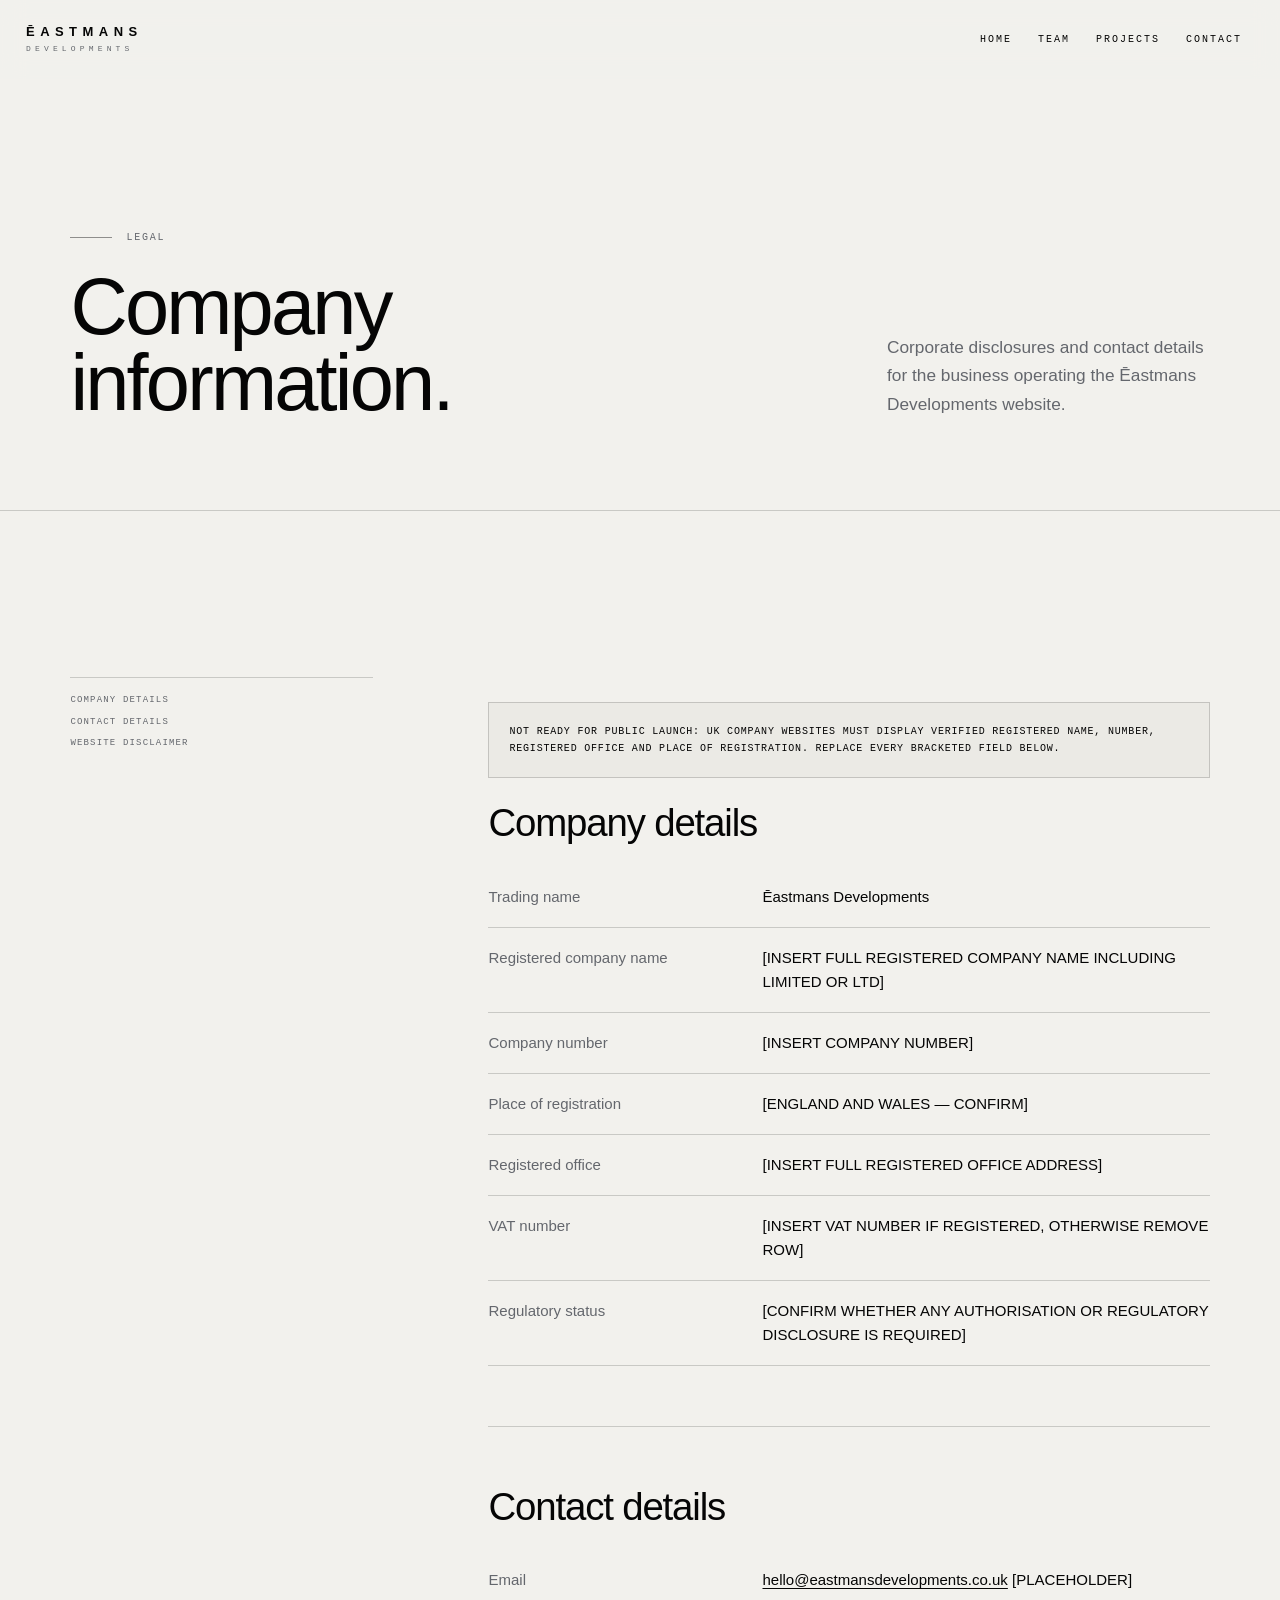
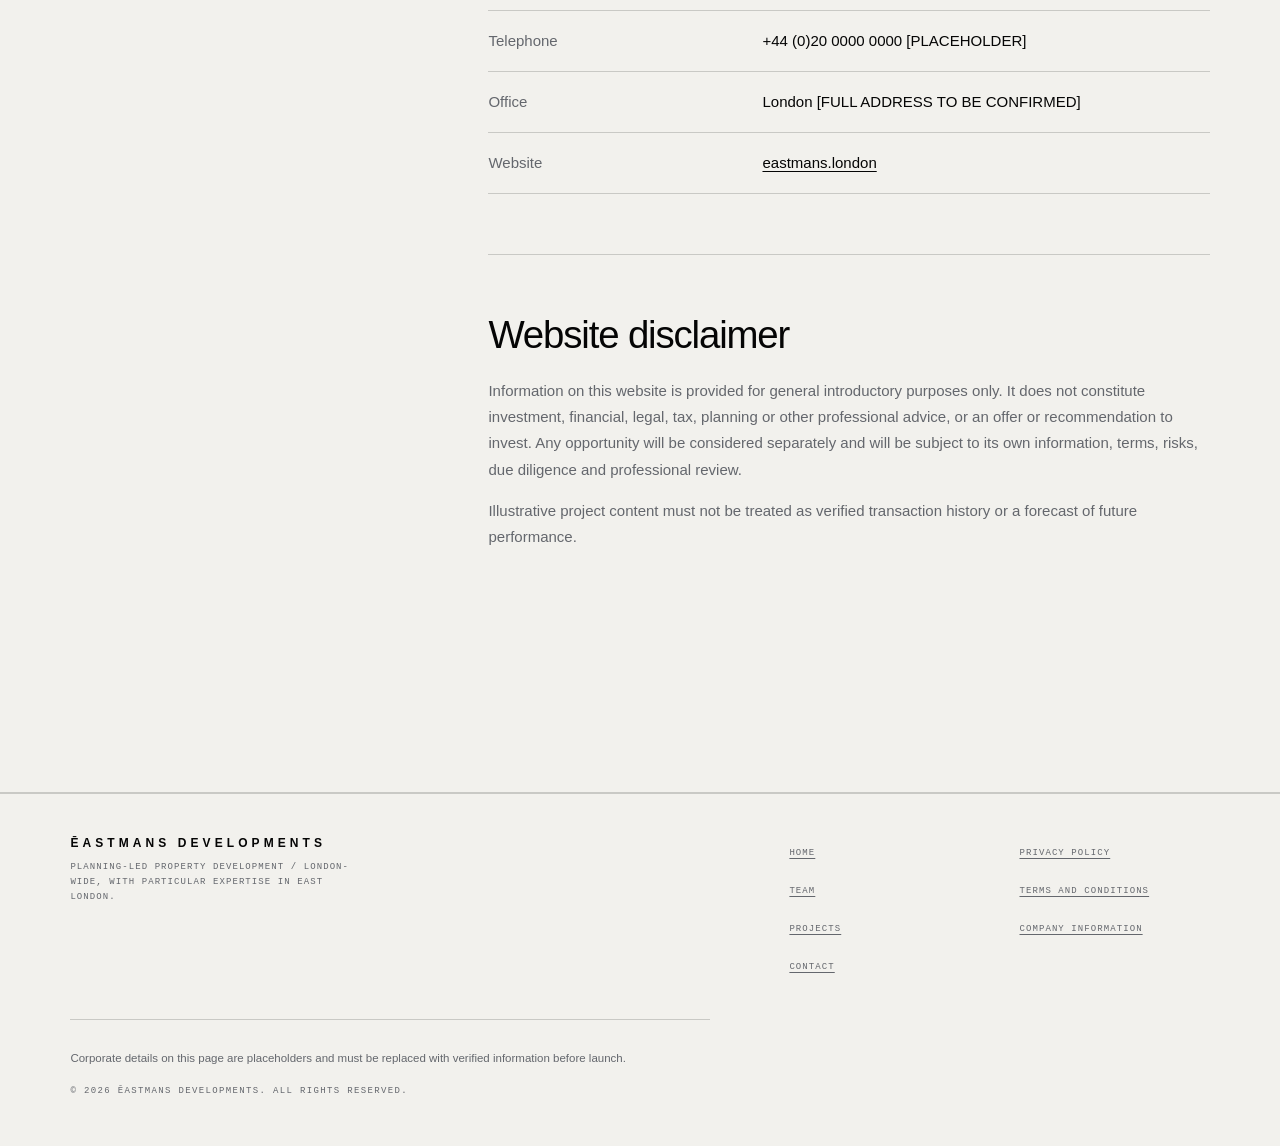
==== company-information.html @ ad0131a1 "Fix website review items that need no client input From the 26 Oct 2026 website quality review. Item" ====
<!DOCTYPE html>
<html lang="en-GB" class="no-js">
<head>
  <meta charset="utf-8"><meta name="viewport" content="width=device-width,initial-scale=1">
  <title>Company Information | Ēastmans Developments</title>
  <meta name="description" content="Corporate and contact information for Ēastmans Developments.">
  <link rel="canonical" href="https://eastmans.london/company-information.html"><meta name="theme-color" content="#f2f1ed">
  <meta property="og:title" content="Company Information | Ēastmans Developments"><meta property="og:description" content="Corporate and contact information for Ēastmans Developments."><meta property="og:type" content="website"><meta property="og:url" content="https://eastmans.london/company-information.html"><meta property="og:image" content="https://eastmans.london/assets/social/eastmans-social-card.png"><meta name="twitter:card" content="summary_large_image">
  <link rel="icon" href="data:image/svg+xml,%3Csvg%20xmlns='http://www.w3.org/2000/svg'%20viewBox='0%200%2032%2032'%3E%3Crect%20width='32'%20height='32'%20fill='%23050505'/%3E%3Cpath%20d='M10.5%205H21.5M22%209.5H10v17.5h12M10%2018h7.5'%20fill='none'%20stroke='%23F2F1ED'%20stroke-width='1.6'/%3E%3C/svg%3E"><link rel="stylesheet" href="/assets/editorial.css?v=66ed8177d8">
</head>
<body>
  <a class="skip-link" href="#main">Skip to content</a>
  <header class="site-header"><a class="brand" href="/" aria-label="Ēastmans Developments, home"><strong>ĒASTMANS</strong><span>DEVELOPMENTS</span></a><nav class="desktop-nav" aria-label="Primary navigation"><a href="/">Home</a><a href="/team.html">Team</a><a href="/projects.html">Projects</a><a href="/#sx-s7">Contact</a></nav><button class="menu-toggle" type="button" aria-expanded="false" aria-controls="mobile-navigation">Menu</button></header>
  <nav class="mobile-nav" id="mobile-navigation" aria-label="Mobile navigation" hidden><a href="/"><span>01</span>Home</a><a href="/team.html"><span>02</span>Team</a><a href="/projects.html"><span>03</span>Projects</a><a href="/#sx-s7"><span>04</span>Contact</a></nav>
  <main class="page" id="main">
    <section class="hero legal-hero"><div class="shell hero-inner"><div><p class="eyebrow">Legal</p><h1>Company information.</h1></div><p class="hero-copy">Corporate disclosures and contact details for the business operating the Ēastmans Developments website.</p></div></section>
    <section class="section"><div class="shell legal-layout">
      <nav class="legal-index" aria-label="Company information sections"><a href="#details">Company details</a><a href="#contact">Contact details</a><a href="#disclaimer">Website disclaimer</a></nav>
      <div class="legal-copy">
        <div class="placeholder-box"><p>Not ready for public launch: UK company websites must display verified registered name, number, registered office and place of registration. Replace every bracketed field below.</p></div>
        <section id="details"><h2>Company details</h2><table class="company-table"><tbody><tr><th scope="row">Trading name</th><td>Ēastmans Developments</td></tr><tr><th scope="row">Registered company name</th><td>[INSERT FULL REGISTERED COMPANY NAME INCLUDING LIMITED OR LTD]</td></tr><tr><th scope="row">Company number</th><td>[INSERT COMPANY NUMBER]</td></tr><tr><th scope="row">Place of registration</th><td>[ENGLAND AND WALES — CONFIRM]</td></tr><tr><th scope="row">Registered office</th><td>[INSERT FULL REGISTERED OFFICE ADDRESS]</td></tr><tr><th scope="row">VAT number</th><td>[INSERT VAT NUMBER IF REGISTERED, OTHERWISE REMOVE ROW]</td></tr><tr><th scope="row">Regulatory status</th><td>[CONFIRM WHETHER ANY AUTHORISATION OR REGULATORY DISCLOSURE IS REQUIRED]</td></tr></tbody></table></section>
        <section id="contact"><h2>Contact details</h2><table class="company-table"><tbody><tr><th scope="row">Email</th><td><a href="mailto:hello@eastmansdevelopments.co.uk">hello@eastmansdevelopments.co.uk</a> [PLACEHOLDER]</td></tr><tr><th scope="row">Telephone</th><td>+44 (0)20 0000 0000 [PLACEHOLDER]</td></tr><tr><th scope="row">Office</th><td>London [FULL ADDRESS TO BE CONFIRMED]</td></tr><tr><th scope="row">Website</th><td><a href="https://eastmans.london/">eastmans.london</a></td></tr></tbody></table></section>
        <section id="disclaimer"><h2>Website disclaimer</h2><p>Information on this website is provided for general introductory purposes only. It does not constitute investment, financial, legal, tax, planning or other professional advice, or an offer or recommendation to invest. Any opportunity will be considered separately and will be subject to its own information, terms, risks, due diligence and professional review.</p><p>Illustrative project content must not be treated as verified transaction history or a forecast of future performance.</p></section>
      </div>
    </div></section>
  </main>
  <footer class="site-footer"><div class="shell"><div class="footer-top"><div class="footer-brand"><strong>ĒASTMANS DEVELOPMENTS</strong><span>Planning-led property development / London-wide, with particular expertise in East London.</span></div><nav class="footer-nav" aria-label="Site links"><a href="/">Home</a><a href="/team.html">Team</a><a href="/projects.html">Projects</a><a href="/#sx-s7">Contact</a></nav><nav class="footer-nav" aria-label="Legal links"><a href="/privacy.html">Privacy policy</a><a href="/terms.html">Terms and conditions</a><a href="/company-information.html">Company information</a></nav></div><p class="footer-note">Corporate details on this page are placeholders and must be replaced with verified information before launch.</p><p class="copyright">© 2026 Ēastmans Developments. All rights reserved.</p></div></footer>
  <script src="/assets/editorial.js?v=c7f798343f" defer></script>
</body>
</html>
---- assets/editorial.css ----
@font-face{font-family:'Instrument Sans';src:url('/assets/fonts/instrument-sans-var-latin.woff2') format('woff2');font-weight:400 700;font-style:normal;font-display:swap}
@font-face{font-family:'IBM Plex Mono';src:url('/assets/fonts/plex-mono-400-latin.woff2') format('woff2');font-weight:400;font-style:normal;font-display:swap}
@font-face{font-family:'IBM Plex Mono';src:url('/assets/fonts/plex-mono-500-latin.woff2') format('woff2');font-weight:500;font-style:normal;font-display:swap}

:root{
  --ink:#050505;
  --paper:#f2f1ed;
  --paper-deep:#e7e5df;
  --muted:#64676d;
  --line:rgba(5,5,5,.17);
  --line-strong:rgba(5,5,5,.42);
  --gutter:clamp(20px,5.5vw,88px);
  --page:1440px;
}

*{box-sizing:border-box}
html{background:var(--paper);scroll-behavior:smooth;overflow-x:hidden}
body{margin:0;background:var(--paper);color:var(--ink);font-family:'Instrument Sans','Helvetica Neue',Arial,sans-serif;-webkit-font-smoothing:antialiased;text-rendering:optimizeLegibility;overflow-x:hidden}
body.nav-open{overflow:hidden}
::selection{background:var(--ink);color:var(--paper)}
img{display:block;max-width:100%}
a{color:inherit}
button,input,textarea,select{font:inherit}
button{color:inherit}
.mono,.eyebrow,.role,.figure-label,.metric-label,.project-kicker,.placeholder-note{font-family:'IBM Plex Mono',ui-monospace,monospace;text-transform:uppercase;letter-spacing:.18em}

.skip-link{position:fixed;left:16px;top:12px;z-index:200;transform:translateY(-180%);background:var(--ink);color:var(--paper);padding:11px 16px;font:11px 'IBM Plex Mono',monospace;letter-spacing:.12em;text-decoration:none}
.skip-link:focus{transform:none}

.site-header{position:fixed;inset:0 0 auto;z-index:100;display:flex;align-items:center;justify-content:space-between;gap:28px;padding:18px 26px;background:rgba(242,241,237,.93);border-bottom:1px solid transparent;backdrop-filter:blur(12px);transition:border-color .25s}
.site-header.scrolled{border-bottom-color:var(--line)}
.brand{display:inline-block;color:var(--ink);text-decoration:none;line-height:1;flex:none}
.brand strong{display:block;font-size:13px;font-weight:600;letter-spacing:.42em}
.brand span{display:block;margin-top:6px;color:var(--muted);font:8px 'IBM Plex Mono',monospace;letter-spacing:.52em}
.desktop-nav{display:flex;align-items:center;gap:2px}
.desktop-nav a,.menu-toggle{display:inline-flex;align-items:center;justify-content:center;min-height:42px;padding:0 12px;border:0;background:none;color:var(--ink);font:10px 'IBM Plex Mono',monospace;letter-spacing:.2em;text-decoration:none;text-transform:uppercase;cursor:pointer}
.desktop-nav a:hover,.desktop-nav a[aria-current='page']{color:var(--muted)}
.menu-toggle{display:none;border:1px solid var(--line)}
.desktop-nav a:focus-visible,.menu-toggle:focus-visible,.brand:focus-visible{outline:1px solid var(--ink);outline-offset:3px}
.mobile-nav{display:none;position:fixed;inset:78px 0 0;z-index:95;background:var(--paper);padding:7vh var(--gutter);border-top:1px solid var(--line)}
.mobile-nav.open{display:flex;flex-direction:column}
.mobile-nav a{display:flex;align-items:baseline;justify-content:space-between;gap:24px;padding:18px 0;border-bottom:1px solid var(--line);font-size:clamp(28px,9vw,52px);line-height:1.05;text-decoration:none}
.mobile-nav a span{font:10px 'IBM Plex Mono',monospace;letter-spacing:.2em;color:var(--muted)}

.page{padding-top:79px}
.shell{width:min(100%,var(--page));margin:0 auto;padding-inline:var(--gutter)}
.hero{min-height:72svh;display:flex;align-items:flex-end;padding-block:clamp(86px,13svh,170px) clamp(72px,10svh,130px);border-bottom:1px solid var(--line)}
.hero-inner{display:grid;grid-template-columns:minmax(0,1.55fr) minmax(280px,.7fr);gap:clamp(46px,8vw,140px);align-items:end}
.eyebrow{display:flex;align-items:center;gap:14px;margin:0 0 26px;color:var(--muted);font-size:10px}
.eyebrow::before{content:'';width:42px;height:1px;background:var(--line-strong)}
h1,h2,h3,p{margin-top:0}
h1{max-width:11ch;margin-bottom:0;font-size:clamp(46px,7.3vw,112px);font-weight:500;line-height:.95;letter-spacing:-.035em}
.hero-copy{max-width:44ch;margin:0 0 2px;color:var(--muted);font-size:clamp(16px,1.35vw,20px);line-height:1.65}
.section{padding-block:clamp(90px,13vw,190px);border-bottom:1px solid var(--line)}
.section-head{display:grid;grid-template-columns:minmax(180px,.55fr) minmax(0,1.45fr);gap:clamp(36px,8vw,140px);align-items:start;margin-bottom:clamp(48px,7vw,100px)}
.section-head .eyebrow{margin-top:10px}
h2{max-width:13ch;margin-bottom:24px;font-size:clamp(38px,5.2vw,78px);font-weight:500;line-height:1.02;letter-spacing:-.03em}
.section-intro{max-width:54ch;color:var(--muted);font-size:clamp(16px,1.25vw,19px);line-height:1.7}
.muted{color:var(--muted)}

.founder-grid{display:grid;grid-template-columns:repeat(2,minmax(0,1fr));gap:clamp(28px,5vw,80px)}
.founder-card figure,.staff-card figure,.company-image,.project-visual,.carousel-figure{margin:0;background:var(--paper-deep);overflow:hidden}
.founder-card figure{aspect-ratio:3/4}
.founder-card figure img{width:100%;height:100%;object-fit:cover;object-position:center 18%;filter:grayscale(1) contrast(1.03)}
.founder-copy{display:grid;grid-template-columns:minmax(150px,.45fr) minmax(0,1fr);gap:24px;margin-top:25px;padding-top:19px;border-top:1px solid var(--line)}
.founder-copy h3,.staff-card h3{margin:0 0 8px;font-size:clamp(24px,2.2vw,34px);font-weight:500;line-height:1.1}
.role{display:block;color:var(--muted);font-size:9px;line-height:1.55}
.founder-copy p{max-width:42ch;margin:0;color:var(--muted);font-size:15px;line-height:1.72}
.responsibilities{display:flex;flex-wrap:wrap;gap:9px;margin:18px 0 0;padding:0;list-style:none}
.responsibilities li{border:1px solid var(--line);padding:8px 10px;color:var(--muted);font:9px 'IBM Plex Mono',monospace;letter-spacing:.12em;text-transform:uppercase}

.company-grid{display:grid;grid-template-columns:minmax(0,1.25fr) minmax(340px,.75fr);gap:clamp(44px,8vw,130px);align-items:center}
.company-image{aspect-ratio:3/2}
.company-image img{width:100%;height:100%;object-fit:cover;filter:grayscale(1) contrast(1.04)}
.company-copy h2{max-width:9ch}
.company-copy>p{max-width:46ch;color:var(--muted);font-size:16px;line-height:1.75}
.stats{display:grid;grid-template-columns:repeat(2,minmax(0,1fr));gap:26px 18px;margin-top:40px;padding-top:28px;border-top:1px solid var(--line)}
.stat strong{display:block;font-size:clamp(28px,3.5vw,48px);font-weight:500;line-height:1}
.stat span{display:block;margin-top:8px;color:var(--muted);font:9px 'IBM Plex Mono',monospace;line-height:1.5;letter-spacing:.14em;text-transform:uppercase}

.staff-grid{display:grid;grid-template-columns:repeat(4,minmax(0,1fr));gap:clamp(20px,2vw,32px)}
.staff-card figure{aspect-ratio:4/5}
.staff-card figure img{width:100%;height:100%;object-fit:cover;filter:grayscale(1) contrast(1.02)}
.staff-card header{display:flex;align-items:flex-start;justify-content:space-between;gap:20px;margin-top:22px;padding-top:18px;border-top:1px solid var(--line)}
.staff-card p{max-width:57ch;margin:18px 0 0;color:var(--muted);font-size:15px;line-height:1.72}
.temporary{display:inline-block;margin-top:12px;color:var(--muted);font:8px 'IBM Plex Mono',monospace;letter-spacing:.14em;text-transform:uppercase}

.carousel-section{padding-block:clamp(80px,10vw,140px)}
.carousel-head{display:flex;align-items:flex-end;justify-content:space-between;gap:30px;margin-bottom:36px}
.carousel-head h2{margin-bottom:0}
.carousel-controls{display:flex;align-items:center;gap:10px;flex:none}
.carousel-button{width:48px;height:48px;border:1px solid var(--line-strong);background:transparent;cursor:pointer;font:18px 'Instrument Sans',sans-serif;transition:.25s}
.carousel-pause{height:48px;padding:0 14px;border:1px solid var(--line);background:transparent;color:var(--muted);cursor:pointer;font:8px 'IBM Plex Mono',monospace;letter-spacing:.13em;text-transform:uppercase}
.carousel-button:hover{background:var(--ink);color:var(--paper)}
.carousel-button:focus-visible,.carousel-pause:focus-visible{outline:1px solid var(--ink);outline-offset:3px}
.carousel-count{min-width:64px;text-align:center;color:var(--muted);font:10px 'IBM Plex Mono',monospace;letter-spacing:.1em}
.carousel-viewport{overflow:hidden;touch-action:pan-y}
.carousel-track{display:flex;transition:transform .65s cubic-bezier(.16,1,.3,1);will-change:transform}
.carousel-slide{flex:0 0 100%;min-width:0}
.carousel-figure{aspect-ratio:16/9;position:relative}
.carousel-figure img{width:100%;height:100%;object-fit:cover;filter:grayscale(1) contrast(1.03)}
.carousel-caption{display:flex;justify-content:space-between;gap:20px;padding-top:14px;color:var(--muted);font:10px 'IBM Plex Mono',monospace;line-height:1.5;letter-spacing:.13em;text-transform:uppercase}
.carousel-caption span:last-child{text-align:right}

.cta{background:var(--ink);color:var(--paper);padding-block:clamp(90px,14vw,190px)}
.cta-grid{display:grid;grid-template-columns:minmax(0,1.4fr) minmax(280px,.6fr);gap:clamp(40px,9vw,150px);align-items:end}
.cta h2{max-width:11ch;color:var(--paper);margin-bottom:0}
.cta p{max-width:42ch;color:#a7abb1;font-size:17px;line-height:1.7}
.button{display:inline-flex;align-items:center;justify-content:center;min-height:54px;margin-top:26px;padding:0 26px;border:1px solid rgba(242,241,237,.48);color:var(--paper);font:10px 'IBM Plex Mono',monospace;letter-spacing:.17em;text-decoration:none;text-transform:uppercase;transition:.25s}
.button:hover{background:var(--paper);color:var(--ink)}
.button:focus-visible{outline:1px solid var(--paper);outline-offset:4px}

.site-footer{padding-block:42px 50px;border-top:1px solid var(--line)}
.footer-top{display:grid;grid-template-columns:minmax(0,1fr) repeat(2,minmax(150px,.28fr));gap:40px}
.footer-brand strong{display:block;font-size:12px;font-weight:600;letter-spacing:.34em}
.footer-brand span{display:block;max-width:56ch;margin-top:10px;color:var(--muted);font:9px/1.7 'IBM Plex Mono',monospace;letter-spacing:.12em;text-transform:uppercase}
.footer-nav{display:flex;flex-direction:column;align-items:flex-start;gap:4px}
.footer-nav a{display:inline-flex;align-items:center;min-height:34px;color:var(--muted);font:9px 'IBM Plex Mono',monospace;letter-spacing:.12em;text-decoration:underline;text-underline-offset:3px;text-transform:uppercase}
.footer-nav a:hover{color:var(--ink)}
.footer-note{max-width:100ch;margin:35px 0 0;padding-top:28px;border-top:1px solid var(--line);color:var(--muted);font-size:11.5px;line-height:1.75}
.copyright{margin:18px 0 0;color:var(--muted);font:9px 'IBM Plex Mono',monospace;letter-spacing:.15em;text-transform:uppercase}

/* Projects */
.project-notice{display:inline-flex;align-items:center;gap:10px;margin:22px 0 0;padding:10px 12px;border:1px solid var(--line);color:var(--muted);font:9px 'IBM Plex Mono',monospace;letter-spacing:.12em;text-transform:uppercase}
.project-notice::before{content:'';width:6px;height:6px;background:var(--muted);border-radius:50%}
.featured-lead{display:grid;grid-template-columns:minmax(0,1.42fr) minmax(330px,.58fr);gap:clamp(36px,6vw,90px);align-items:stretch}
.project-visual{position:relative;min-height:520px}
.project-visual img{width:100%;height:100%;object-fit:cover;filter:grayscale(1) contrast(1.03)}
.image-placeholder{position:absolute;left:14px;top:14px;padding:8px 10px;background:rgba(242,241,237,.91);color:var(--ink);font:8px 'IBM Plex Mono',monospace;letter-spacing:.13em;text-transform:uppercase}
.project-copy{display:flex;flex-direction:column;justify-content:flex-end;padding-block:22px}
.project-kicker{margin:0 0 20px;color:var(--muted);font-size:9px}
.project-copy h2,.project-copy h3{max-width:13ch;margin-bottom:24px;font-size:clamp(34px,4.2vw,64px);font-weight:500;line-height:1.03;letter-spacing:-.025em}
.project-copy h3{font-size:clamp(30px,3.5vw,52px)}
.project-copy>p{max-width:44ch;margin-bottom:0;color:var(--muted);font-size:15.5px;line-height:1.72}
.financials{display:grid;grid-template-columns:repeat(3,minmax(0,1fr));gap:10px;margin:36px 0 30px;padding-block:22px;border-block:1px solid var(--line)}
.metric strong{display:block;font-size:clamp(18px,2vw,28px);font-weight:500}
.metric-label{display:block;margin-top:7px;color:var(--muted);font-size:8px;line-height:1.5}
.project-list{display:flex;flex-direction:column;margin-top:clamp(90px,12vw,170px)}
.project-row{display:grid;grid-template-columns:minmax(0,1.08fr) minmax(340px,.92fr);gap:clamp(42px,8vw,120px);align-items:center;padding-block:clamp(70px,8vw,120px);border-top:1px solid var(--line)}
.project-row:nth-child(even) .project-visual{order:2}
.project-row .project-visual{min-height:460px;aspect-ratio:4/3}
.project-row .project-copy{padding-block:0}

.card-carousel .carousel-viewport{overflow:hidden}
.card-carousel .carousel-track{gap:18px}
.card-carousel .carousel-slide{flex-basis:calc((100% - 54px)/4)}
.mini-card{border-top:1px solid var(--line);padding-top:14px}
.mini-card figure{position:relative;aspect-ratio:4/3;margin:0 0 20px;overflow:hidden;background:var(--paper-deep)}
.mini-card img{width:100%;height:100%;object-fit:cover;filter:grayscale(1) contrast(1.04)}
.mini-card h3{margin:0 0 7px;font-size:22px;font-weight:500}
.mini-card p{margin:0;color:var(--muted);font-size:14px;line-height:1.55}
.mini-card .placeholder-note{display:block;margin-top:14px;color:var(--muted);font-size:7px}

/* Compact editorial pages */
.compact-page .hero{min-height:42svh;padding-block:clamp(48px,7svh,84px) clamp(44px,6svh,72px)}
.compact-page .hero-inner{gap:clamp(32px,5vw,78px)}
.compact-page .hero h1{max-width:13ch;font-size:clamp(42px,5.2vw,76px)}
.compact-page .hero-copy{font-size:clamp(15px,1.1vw,17px);line-height:1.58}
.compact-page .section{padding-block:clamp(50px,6.2vw,86px)}
.compact-page .section-head{gap:clamp(28px,5vw,76px);margin-bottom:clamp(34px,4vw,56px)}
.compact-page .section-head h2,.compact-page .carousel-head h2{font-size:clamp(34px,4.1vw,58px)}
.compact-page .section-intro{font-size:clamp(14px,1.05vw,16px);line-height:1.62}
.compact-page .carousel-section{padding-block:clamp(48px,6vw,78px)}
.compact-page .carousel-head{margin-bottom:26px}
.compact-page .cta{padding-block:clamp(58px,7vw,88px)}
.compact-page .cta h2{font-size:clamp(36px,4.2vw,60px)}

.team-page .founder-grid{gap:clamp(24px,3vw,44px)}
.team-page .founder-card figure{aspect-ratio:4/3}
.team-page .founder-copy{grid-template-columns:minmax(120px,.34fr) minmax(0,1fr);gap:18px;margin-top:16px;padding-top:14px}
.team-page .founder-copy h3{font-size:clamp(22px,1.9vw,28px)}
.team-page .founder-copy p{font-size:13.5px;line-height:1.6}
.team-page .responsibilities{gap:6px;margin-top:12px}
.team-page .responsibilities li{padding:6px 8px;font-size:7.5px}
.team-page .company-grid{grid-template-columns:minmax(0,1.05fr) minmax(360px,.95fr);gap:clamp(34px,5vw,72px)}
.team-page .company-copy h2{margin-bottom:16px;font-size:clamp(34px,3.8vw,54px)}
.team-page .company-copy>p{margin-bottom:12px;font-size:14px;line-height:1.62}
.team-page .stats{gap:18px 14px;margin-top:22px;padding-top:18px}
.team-page .stat strong{font-size:clamp(24px,2.6vw,38px)}
.team-page .stat span{font-size:7.5px}
.team-page .staff-card figure{aspect-ratio:1/1}
.team-page .staff-card figure img{object-position:center 15%}
.team-page .staff-card header{margin-top:14px;padding-top:12px}
.team-page .staff-card h3{font-size:clamp(18px,1.55vw,23px)}
.team-page .staff-card p{margin-top:12px;font-size:12.5px;line-height:1.55}
.team-page .staff-card .responsibilities li{padding:6px 7px;font-size:7px}
.team-page .temporary{margin-top:9px;font-size:6.5px;line-height:1.5}
.team-page .carousel-figure{aspect-ratio:16/7}

.projects-page .project-notice{margin-top:14px;padding:8px 10px;font-size:7.5px}
.projects-page .featured-lead{grid-template-columns:minmax(0,1.08fr) minmax(350px,.92fr);gap:clamp(34px,4.5vw,64px);align-items:center}
.projects-page .project-visual{min-height:0;aspect-ratio:3/2}
.projects-page .project-copy{padding-block:0}
.projects-page .project-copy h2,.projects-page .project-copy h3{margin-bottom:16px;font-size:clamp(30px,3.2vw,46px)}
.projects-page .project-copy>p{font-size:13.5px;line-height:1.62}
.projects-page .project-kicker{margin-bottom:13px;font-size:8px}
.projects-page .financials{margin:22px 0 18px;padding-block:16px}
.projects-page .metric strong{font-size:clamp(18px,1.7vw,24px)}
.projects-page .project-list{margin-top:clamp(48px,5vw,68px)}
.projects-page .project-row{grid-template-columns:repeat(2,minmax(0,1fr));gap:clamp(34px,5vw,72px);padding-block:clamp(42px,4.5vw,62px)}
.projects-page .project-row .project-visual{min-height:0;aspect-ratio:3/2}
.projects-page .mini-card figure{aspect-ratio:3/2;margin-bottom:14px}
.projects-page .project-visual img,.projects-page .mini-card img{filter:saturate(.96) contrast(1.01)}
.projects-page .mini-card h3{font-size:18px}
.projects-page .mini-card p{font-size:12.5px}

/* Native before-and-after comparison */
.before-after{--position:50%;isolation:isolate;cursor:ew-resize;touch-action:pan-y;user-select:none}
.before-after .ba-image{position:absolute;inset:0;width:100%;height:100%;object-fit:cover;pointer-events:none}
.before-after .ba-after{z-index:2;clip-path:inset(0 calc(100% - var(--position)) 0 0)}
.ba-label{position:absolute;top:12px;z-index:4;padding:7px 9px;background:rgba(242,241,237,.91);color:var(--ink);font:7.5px 'IBM Plex Mono',monospace;letter-spacing:.13em;text-transform:uppercase;pointer-events:none}
.ba-label-before{right:12px}.ba-label-after{left:12px}
.ba-handle{position:absolute;z-index:4;inset:0 auto 0 var(--position);width:1px;background:rgba(242,241,237,.94);box-shadow:0 0 0 1px rgba(5,5,5,.18);pointer-events:none}
.ba-handle span{position:absolute;left:50%;top:50%;display:grid;place-items:center;width:42px;height:42px;transform:translate(-50%,-50%);border:1px solid rgba(5,5,5,.22);border-radius:50%;background:var(--paper);box-shadow:0 5px 22px rgba(5,5,5,.18);color:var(--ink);font:16px 'Instrument Sans',sans-serif}
.ba-range{position:absolute;z-index:5;inset:0;width:100%;height:100%;margin:0;opacity:0;cursor:ew-resize}
.before-after:focus-within{outline:2px solid var(--ink);outline-offset:4px}

/* Legal */
.legal-hero{min-height:48svh;padding-top:clamp(90px,12svh,150px)}
.legal-hero h1{max-width:14ch;font-size:clamp(44px,6.2vw,88px)}
.legal-layout{display:grid;grid-template-columns:minmax(190px,.42fr) minmax(0,1fr);gap:clamp(46px,9vw,150px);align-items:start}
.legal-index{position:sticky;top:120px;display:flex;flex-direction:column;gap:8px;border-top:1px solid var(--line);padding-top:16px}
.legal-index a{color:var(--muted);font:9px/1.5 'IBM Plex Mono',monospace;letter-spacing:.13em;text-decoration:none;text-transform:uppercase}
.legal-index a:hover{color:var(--ink)}
.legal-copy{max-width:800px}
.legal-copy section{scroll-margin-top:120px;padding:0 0 60px;margin:0 0 60px;border-bottom:1px solid var(--line)}
.legal-copy section:last-child{margin-bottom:0;border-bottom:0}
.legal-copy h2{max-width:none;margin-bottom:24px;font-size:clamp(28px,3vw,44px)}
.legal-copy h3{margin:28px 0 12px;font-size:18px;font-weight:500}
.legal-copy p,.legal-copy li{color:var(--muted);font-size:15px;line-height:1.75}
.legal-copy ul{padding-left:20px}
.legal-copy li+li{margin-top:7px}
.legal-copy a{text-underline-offset:3px}
.placeholder-box{margin:25px 0;padding:20px;border:1px solid var(--line);background:rgba(231,229,223,.52)}
.placeholder-box p{margin:0;color:var(--ink);font:10px/1.7 'IBM Plex Mono',monospace;letter-spacing:.08em;text-transform:uppercase}
.company-table{width:100%;border-collapse:collapse}
.company-table th,.company-table td{padding:18px 0;border-bottom:1px solid var(--line);text-align:left;vertical-align:top;font-size:15px;line-height:1.6}
.company-table th{width:38%;padding-right:30px;color:var(--muted);font-weight:400}
.company-table td{font-weight:500}

[data-reveal]{opacity:0;transform:translateY(18px);transition:opacity .85s ease,transform .85s cubic-bezier(.16,1,.3,1)}
[data-reveal].visible{opacity:1;transform:none}
.no-js [data-reveal]{opacity:1;transform:none}

@media(max-width:980px){
  .hero-inner,.section-head,.company-grid,.cta-grid,.featured-lead,.legal-layout{grid-template-columns:1fr}
  .hero{min-height:64svh}
  .hero-copy{max-width:52ch}
  .section-head{gap:18px}
  .company-image{order:2}
  .company-copy{order:1}
  .company-copy h2{max-width:12ch}
  .footer-top{grid-template-columns:1fr 1fr}
  .footer-brand{grid-column:1/-1}
  .featured-lead .project-visual{min-height:0;aspect-ratio:4/3}
  .project-copy{padding:0}
  .project-row{grid-template-columns:1fr;gap:34px}
  .project-row:nth-child(even) .project-visual{order:0}
  .project-row .project-visual{min-height:0}
  .legal-index{position:static;display:grid;grid-template-columns:repeat(2,minmax(0,1fr))}
  .team-page .company-grid{grid-template-columns:1fr;gap:34px}
  .team-page .staff-grid{grid-template-columns:repeat(2,minmax(0,1fr))}
  .projects-page .featured-lead,.projects-page .project-row{grid-template-columns:1fr;gap:30px}
  .projects-page .project-row:nth-child(even) .project-visual{order:0}
  .card-carousel .carousel-slide{flex-basis:calc((100% - 18px)/2)}
}

@media(max-width:759px){
  :root{--gutter:20px}
  .site-header{padding:15px 16px}
  .desktop-nav{display:none}
  .menu-toggle{display:inline-flex}
  .page{padding-top:73px}
  .hero{min-height:auto;padding-block:92px 78px}
  h1{font-size:clamp(44px,15vw,68px)}
  .section{padding-block:88px}
  .section-head{margin-bottom:48px}
  h2{font-size:clamp(38px,12vw,58px)}
  .founder-grid,.staff-grid{grid-template-columns:1fr}
  .founder-grid{gap:76px}
  .founder-copy{grid-template-columns:1fr;gap:15px}
  .staff-grid{gap:72px}
  .company-image{aspect-ratio:4/3}
  .stats{grid-template-columns:1fr 1fr}
  .carousel-head{align-items:flex-start;flex-direction:column}
  .carousel-controls{width:100%;justify-content:flex-end}
  .carousel-figure{aspect-ratio:4/3}
  .carousel-caption{flex-direction:column;gap:6px}
  .carousel-caption span:last-child{text-align:left}
  .footer-top{grid-template-columns:1fr}
  .footer-brand{grid-column:auto}
  .financials{grid-template-columns:1fr;gap:16px}
  .metric{display:flex;align-items:baseline;justify-content:space-between;gap:20px;padding-bottom:12px;border-bottom:1px solid var(--line)}
  .metric:last-child{border-bottom:0;padding-bottom:0}
  .metric-label{order:-1;margin:0}
  .project-row .project-visual{aspect-ratio:4/3}
  .card-carousel .carousel-viewport{overflow:hidden}
  .card-carousel .carousel-track{gap:0}
  .card-carousel .carousel-slide{min-width:100%}
  .legal-index{grid-template-columns:1fr}
  .legal-copy section{padding-bottom:44px;margin-bottom:44px}
  .company-table,.company-table tbody,.company-table tr,.company-table th,.company-table td{display:block;width:100%}
  .company-table th{border-bottom:0;padding-bottom:4px}
  .company-table td{padding-top:0}
  .compact-page .hero{min-height:auto;padding-block:64px 52px}
  .compact-page .section{padding-block:54px}
  .compact-page .section-head{margin-bottom:34px}
  .team-page .founder-grid,.team-page .staff-grid{grid-template-columns:1fr}
  .team-page .founder-grid{gap:54px}
  .team-page .founder-copy{grid-template-columns:1fr;gap:10px}
  .team-page .staff-grid{gap:48px}
  .team-page .staff-card figure{aspect-ratio:4/3}
  .team-page .carousel-figure{aspect-ratio:4/3}
  .projects-page .featured-lead,.projects-page .project-row{gap:24px}
  .projects-page .financials{grid-template-columns:1fr;gap:11px}
  .projects-page .project-visual,.projects-page .project-row .project-visual{aspect-ratio:4/3}
  .card-carousel .carousel-slide{flex-basis:100%}
}

@media(prefers-reduced-motion:reduce){
  html{scroll-behavior:auto}
  *,*::before,*::after{animation-duration:.01ms!important;animation-iteration-count:1!important;transition-duration:.01ms!important}
  [data-reveal]{opacity:1;transform:none}
}

picture{display:contents}
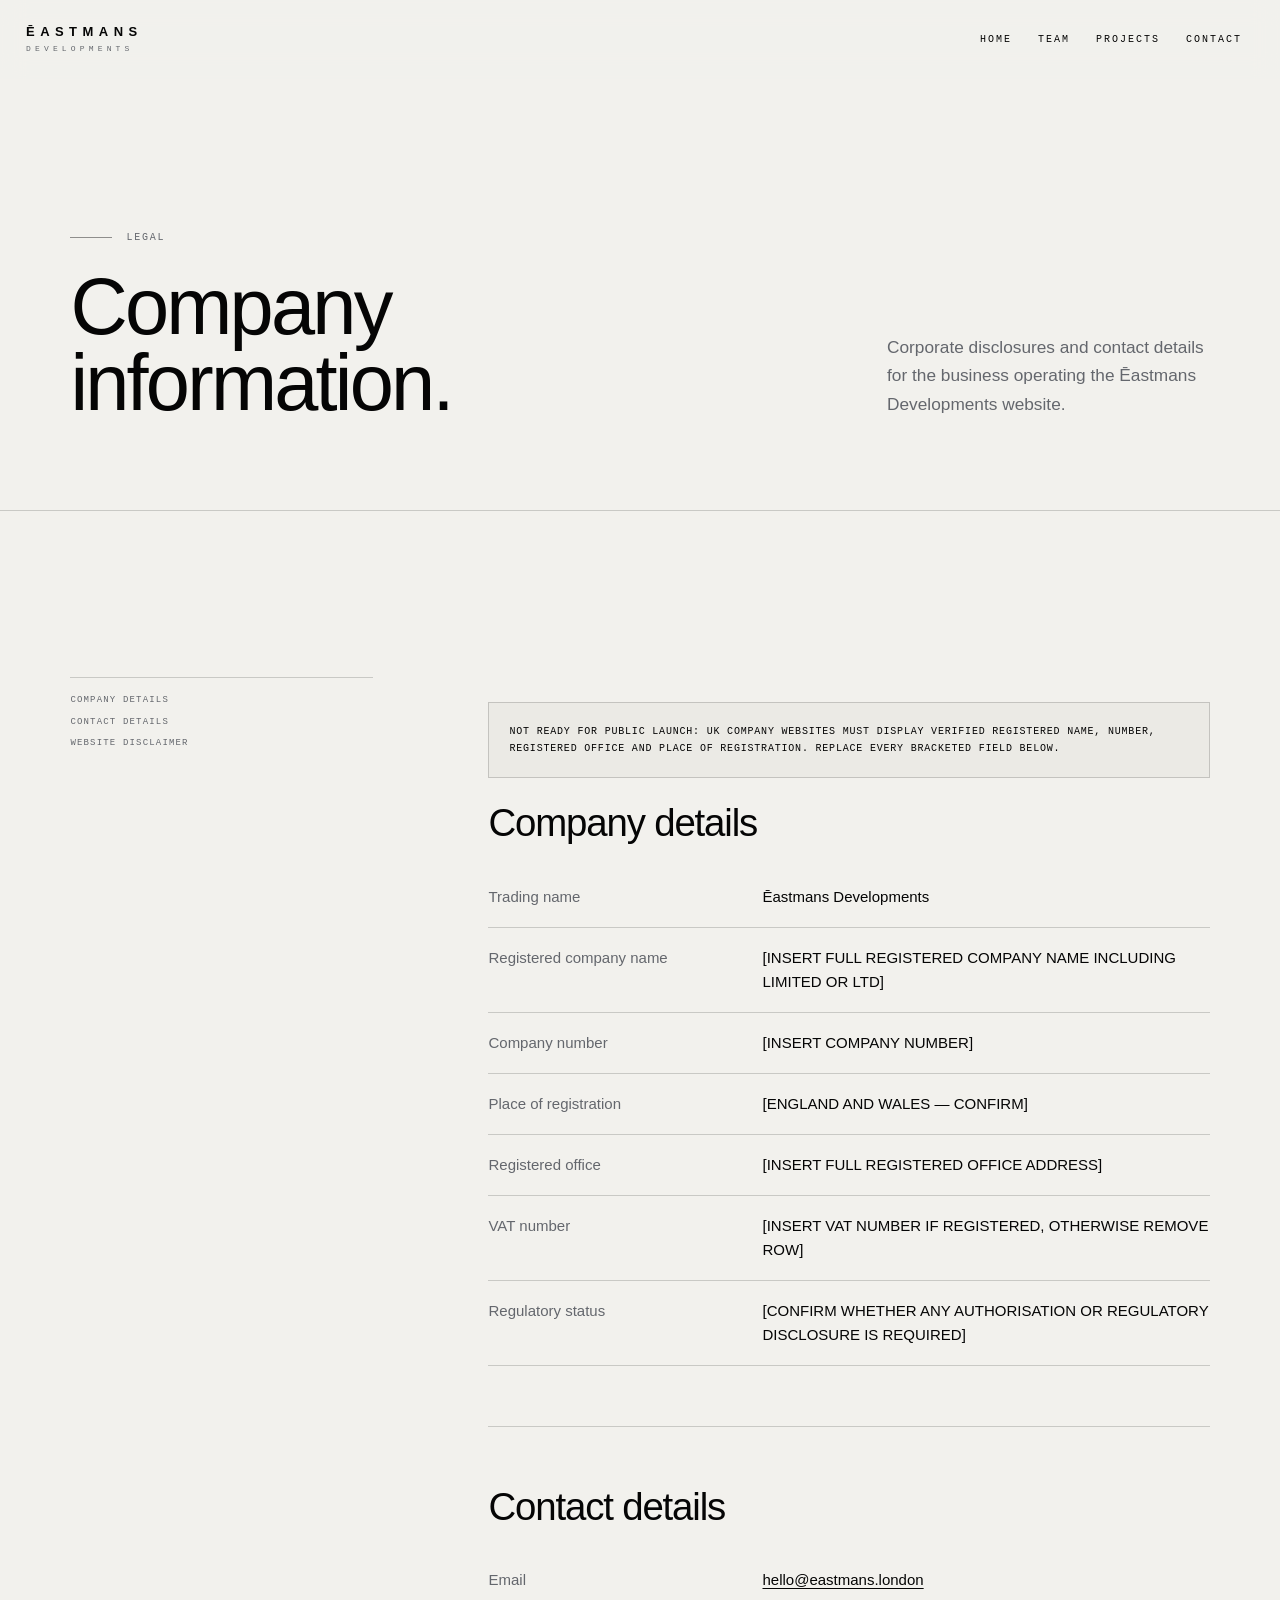
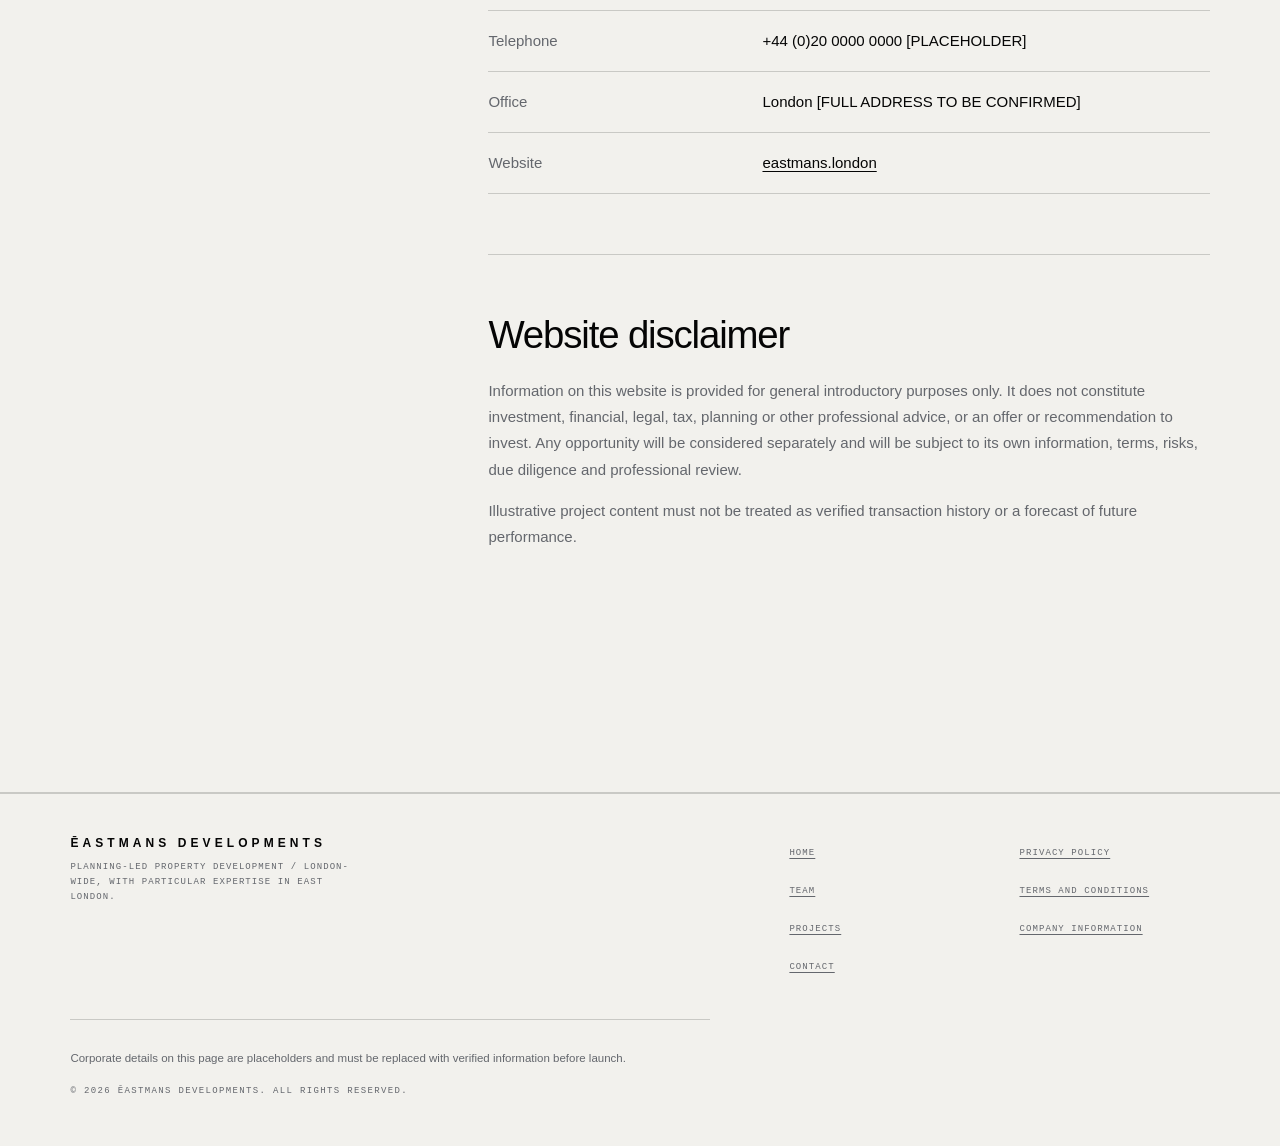
==== commit 293659e9: "Use hello@eastmans.london as the site's contact email Replaces the placeholder hello@eastmansdevelop" ====
--- a/company-information.html
+++ b/company-information.html
@@ -19,7 +19,7 @@
       <div class="legal-copy">
         <div class="placeholder-box"><p>Not ready for public launch: UK company websites must display verified registered name, number, registered office and place of registration. Replace every bracketed field below.</p></div>
         <section id="details"><h2>Company details</h2><table class="company-table"><tbody><tr><th scope="row">Trading name</th><td>Ēastmans Developments</td></tr><tr><th scope="row">Registered company name</th><td>[INSERT FULL REGISTERED COMPANY NAME INCLUDING LIMITED OR LTD]</td></tr><tr><th scope="row">Company number</th><td>[INSERT COMPANY NUMBER]</td></tr><tr><th scope="row">Place of registration</th><td>[ENGLAND AND WALES — CONFIRM]</td></tr><tr><th scope="row">Registered office</th><td>[INSERT FULL REGISTERED OFFICE ADDRESS]</td></tr><tr><th scope="row">VAT number</th><td>[INSERT VAT NUMBER IF REGISTERED, OTHERWISE REMOVE ROW]</td></tr><tr><th scope="row">Regulatory status</th><td>[CONFIRM WHETHER ANY AUTHORISATION OR REGULATORY DISCLOSURE IS REQUIRED]</td></tr></tbody></table></section>
-        <section id="contact"><h2>Contact details</h2><table class="company-table"><tbody><tr><th scope="row">Email</th><td><a href="mailto:hello@eastmansdevelopments.co.uk">hello@eastmansdevelopments.co.uk</a> [PLACEHOLDER]</td></tr><tr><th scope="row">Telephone</th><td>+44 (0)20 0000 0000 [PLACEHOLDER]</td></tr><tr><th scope="row">Office</th><td>London [FULL ADDRESS TO BE CONFIRMED]</td></tr><tr><th scope="row">Website</th><td><a href="https://eastmans.london/">eastmans.london</a></td></tr></tbody></table></section>
+        <section id="contact"><h2>Contact details</h2><table class="company-table"><tbody><tr><th scope="row">Email</th><td><a href="mailto:hello@eastmans.london">hello@eastmans.london</a></td></tr><tr><th scope="row">Telephone</th><td>+44 (0)20 0000 0000 [PLACEHOLDER]</td></tr><tr><th scope="row">Office</th><td>London [FULL ADDRESS TO BE CONFIRMED]</td></tr><tr><th scope="row">Website</th><td><a href="https://eastmans.london/">eastmans.london</a></td></tr></tbody></table></section>
         <section id="disclaimer"><h2>Website disclaimer</h2><p>Information on this website is provided for general introductory purposes only. It does not constitute investment, financial, legal, tax, planning or other professional advice, or an offer or recommendation to invest. Any opportunity will be considered separately and will be subject to its own information, terms, risks, due diligence and professional review.</p><p>Illustrative project content must not be treated as verified transaction history or a forecast of future performance.</p></section>
       </div>
     </div></section>
